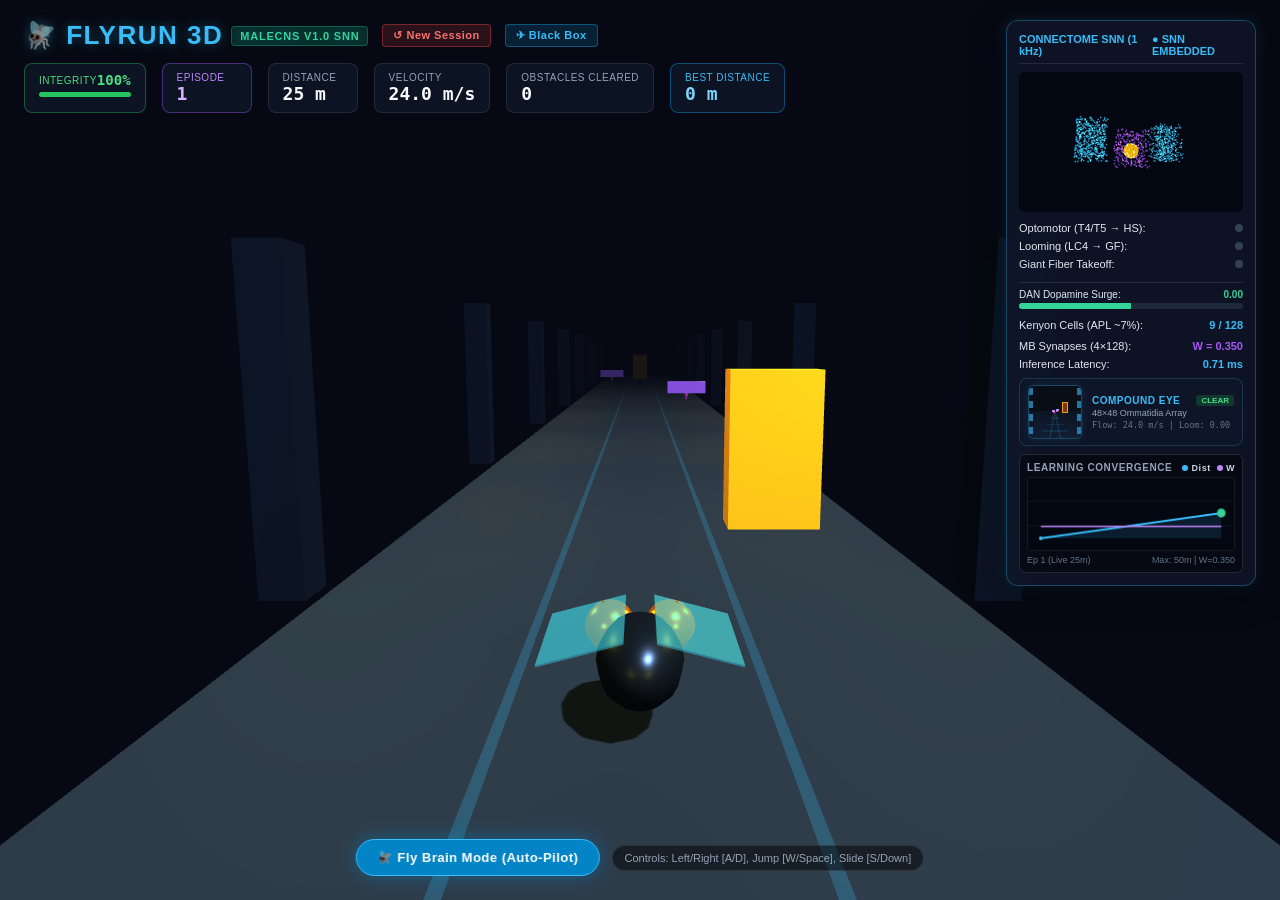
==== projects/FlyRun/sim/web_runner/index.html @ 5f704536 "feat(FlyRun): add Project FlyRun - biological connectome architecture for autonomous navigation" ====
<!DOCTYPE html>
<html lang="en">
<head>
  <meta charset="UTF-8">
  <meta name="viewport" content="width=device-width, initial-scale=1.0">
  <title>FlyRun 3D — Drosophila Connectome Temple Runner</title>
  <link rel="stylesheet" href="style.css">
  <!-- Local Three.js (No external CDN dependency) -->
  <script src="three.min.js"></script>
</head>
<body>
  <!-- 3D WebGL Canvas Container -->
  <div id="canvas-container"></div>
  <div id="damage-overlay" style="position: absolute; top: 0; left: 0; width: 100%; height: 100%; pointer-events: none; z-index: 15; background: rgba(239, 68, 68, 0); transition: background 0.08s ease;"></div>

  <!-- Top Left: Stats & Status -->
  <div class="hud-top">
    <div class="game-title">
      <span>🪰 FLYRUN 3D</span>
      <span class="badge badge-bio">MaleCNS v1.0 SNN</span>
      <button id="btn-new-session" class="session-btn" title="Reset all learned weights and start a fresh session">
        ↺ New Session
      </button>
      <button id="btn-blackbox" class="session-btn" style="background: rgba(14, 165, 233, 0.15); border-color: rgba(14, 165, 233, 0.4); color: #38bdf8;" title="Inspect flight decision-making trajectory leading to damage/crashes">
        ✈ Black Box
      </button>
    </div>
    <div class="stats-panel">
      <div class="stat-card" style="border-color: rgba(34, 197, 94, 0.4); min-width: 105px;">
        <div style="display: flex; justify-content: space-between; align-items: center;">
          <div class="stat-label" style="color: #4ade80;">Integrity</div>
          <div id="stat-health" class="stat-value" style="color: #4ade80; font-size: 14px;">100%</div>
        </div>
        <div style="width: 100%; height: 5px; background: #1e293b; border-radius: 3px; overflow: hidden; margin-top: 4px;">
          <div id="health-bar" style="width: 100%; height: 100%; background: #22c55e; transition: width 0.15s ease, background 0.2s ease;"></div>
        </div>
      </div>
      <div class="stat-card" style="border-color: rgba(168, 85, 247, 0.4);">
        <div class="stat-label" style="color: #c084fc;">Episode</div>
        <div id="stat-episode" class="stat-value" style="color: #d8b4fe;">1</div>
      </div>
      <div class="stat-card">
        <div class="stat-label">Distance</div>
        <div id="stat-dist" class="stat-value">0 m</div>
      </div>
      <div class="stat-card">
        <div style="display: flex; justify-content: space-between; align-items: center;">
          <div class="stat-label">Velocity</div>
          <span id="brake-badge" style="font-size: 9px; color: #f59e0b; display: none; font-weight: bold; margin-left: 4px;">BRAKE</span>
        </div>
        <div id="stat-speed" class="stat-value">24.0 m/s</div>
      </div>
      <div class="stat-card">
        <div class="stat-label">Obstacles Cleared</div>
        <div id="stat-cleared" class="stat-value">0</div>
      </div>
      <div class="stat-card" style="border-color: rgba(14, 165, 233, 0.4);">
        <div class="stat-label" style="color: #38bdf8;">Best Distance</div>
        <div id="stat-best" class="stat-value" style="color: #7dd3fc;">0 m</div>
      </div>
    </div>
  </div>

  <!-- Top Right: Biological Connectome HUD -->
  <div class="hud-brain">
    <div class="brain-header">
      <span>CONNECTOME SNN (1 kHz)</span>
      <span id="bridge-status" style="color: #10b981;">● ONLINE</span>
    </div>
    
    <!-- 3D Rotating Drosophila Brain Point Cloud -->
    <canvas id="brain-canvas"></canvas>

    <!-- Circuit Indicators -->
    <div class="neural-activity">
      <div class="circuit-indicator">
        <span>Optomotor (T4/T5 &rarr; HS):</span>
        <span id="ind-opto" class="indicator-dot"></span>
      </div>
      <div class="circuit-indicator">
        <span>Looming (LC4 &rarr; GF):</span>
        <span id="ind-lc4" class="indicator-dot"></span>
      </div>
      <div class="circuit-indicator">
        <span>Giant Fiber Takeoff:</span>
        <span id="ind-gf" class="indicator-dot"></span>
      </div>

      <!-- Dopamine 3-Factor STDP Learning Section -->
      <div style="margin-top: 6px; padding-top: 6px; border-top: 1px solid rgba(255,255,255,0.1);">
        <div style="display: flex; justify-content: space-between; font-size: 10px; margin-bottom: 3px;">
          <span>DAN Dopamine Surge:</span>
          <span id="dopamine-val" style="color: #34d399; font-weight: bold;">0.00</span>
        </div>
        <div style="width: 100%; height: 6px; background: #1e293b; border-radius: 3px; overflow: hidden; position: relative;">
          <div id="dopamine-bar" style="width: 50%; height: 100%; background: #34d399; transition: width 0.15s ease, background 0.15s ease;"></div>
        </div>
      </div>

      <div class="circuit-indicator" style="margin-top: 4px;">
        <span>Kenyon Cells (APL ~7%):</span>
        <span id="stat-kc-sparse" style="color: #38bdf8; font-weight: bold;">9 / 128</span>
      </div>

      <div class="circuit-indicator" style="margin-top: 3px;">
        <span>MB Synapses (4&times;128):</span>
        <span id="stat-stdp-weight" style="color: #a855f7; font-weight: bold;">W = 0.350</span>
      </div>

      <div class="circuit-indicator">
        <span>Inference Latency:</span>
        <span id="stat-latency" style="color: #38bdf8; font-weight: bold;">0.71 ms</span>
      </div>
    </div>

    <!-- Compound Eye 48x48 Retina Inset -->
    <div class="eye-inset">
      <canvas id="eye-canvas" width="48" height="48"></canvas>
      <div style="flex: 1; min-width: 0;">
        <div style="display: flex; justify-content: space-between; align-items: center;">
          <span style="font-size: 10px; font-weight: 700; color: #38bdf8; letter-spacing: 0.5px;">COMPOUND EYE</span>
          <span id="eye-looming-badge" style="font-size: 8px; font-weight: 700; padding: 1px 5px; border-radius: 3px; background: rgba(34, 197, 94, 0.2); color: #4ade80;">CLEAR</span>
        </div>
        <div style="font-size: 9px; color: #94a3b8; margin-top: 2px;">48&times;48 Ommatidia Array</div>
        <div id="eye-status" style="font-size: 8.5px; color: #64748b; font-family: monospace; margin-top: 2px;">Flow: 24.0 m/s | Loom: 0.00</div>
      </div>
    </div>

    <!-- Live Training Convergence Telemetry Graph -->
    <div class="telemetry-panel">
      <div class="telemetry-header">
        <span>LEARNING CONVERGENCE</span>
        <div class="telemetry-legend">
          <span class="legend-dot" style="background: #38bdf8;"></span>Dist
          <span class="legend-dot" style="background: #c084fc; margin-left: 6px;"></span>W
        </div>
      </div>
      <canvas id="telemetry-canvas" width="226" height="74"></canvas>
      <div class="telemetry-footer">
        <span id="telemetry-ep-range">Episode 1</span>
        <span id="telemetry-avg-dist">Avg: 0 m</span>
      </div>
    </div>
  </div>

  <!-- Bottom Mode Controls -->
  <div class="hud-bottom">
    <button id="btn-mode" class="mode-btn active">
      <span>🪰 Fly Brain Mode (Auto-Pilot)</span>
    </button>
    <div class="status-tag">Controls: Left/Right [A/D], Jump [W/Space], Slide [S/Down]</div>
  </div>

  <!-- Game Over Screen -->
  <div id="game-over-modal">
    <h2>OBSTACLE COLLISION</h2>
    <p id="game-over-score" style="color: #94a3b8; font-size: 18px;">Distance: 0 m</p>
    <div id="countdown-msg" style="color: #38bdf8; font-size: 16px; margin: 4px 0 12px; font-weight: 600;">
      Next Training Episode in <span id="countdown-num" style="color: #facc15; font-size: 26px; font-weight: 800;">3</span>s...
    </div>
    <!-- Detailed Failure Diagnostic & Obstacle Breakdown -->
    <div id="game-over-diagnosis" style="background: rgba(15, 23, 42, 0.90); border: 1px solid rgba(239, 68, 68, 0.4); border-radius: 8px; padding: 10px 18px; max-width: 480px; text-align: center; font-size: 12px; color: #cbd5e1; display: flex; flex-direction: column; gap: 5px; box-shadow: 0 4px 16px rgba(0,0,0,0.5);">
      <div id="crash-cause-title" style="color: #f87171; font-weight: 700; font-size: 14px;">Collision: HURDLE</div>
      <div id="crash-cause-detail" style="color: #94a3b8; font-family: monospace; font-size: 11px;">Cause: Analyzing event...</div>
      <div id="crash-stats-bar" style="margin-top: 4px; padding-top: 6px; border-top: 1px solid rgba(255,255,255,0.1); font-size: 11px; color: #38bdf8;">
        Failure History: 💥 Hurdle 0% | 🏹 Arch 0% | 🗿 Monolith 0%
      </div>
    </div>
    <button id="btn-restart" class="restart-btn" style="margin-top: 8px;">RESPAWN NOW</button>
  </div>

  <!-- Black Box Telemetry Inspector Modal -->
  <div id="blackbox-modal" style="display: none; position: absolute; top: 0; left: 0; width: 100%; height: 100%; background: rgba(3, 7, 18, 0.88); backdrop-filter: blur(8px); z-index: 50; align-items: center; justify-content: center;">
    <div style="background: #0f172a; border: 1px solid rgba(56, 189, 248, 0.4); border-radius: 12px; padding: 20px 24px; width: 840px; max-width: 94vw; max-height: 85vh; display: flex; flex-direction: column; gap: 12px; box-shadow: 0 10px 30px rgba(0,0,0,0.8); color: #e2e8f0;">
      <div style="display: flex; justify-content: space-between; align-items: center; border-bottom: 1px solid rgba(255,255,255,0.1); padding-bottom: 10px;">
        <div style="font-size: 16px; font-weight: 700; color: #38bdf8; display: flex; align-items: center; gap: 8px;">
          <span>✈ FLIGHT DATA RECORDER (BLACK BOX)</span>
          <span id="bb-status-badge" style="font-size: 11px; padding: 2px 8px; border-radius: 4px; background: #334155; color: #94a3b8;">BUFFER ACTIVE (10 Hz)</span>
        </div>
        <button id="btn-close-blackbox" style="background: transparent; border: none; color: #94a3b8; font-size: 24px; cursor: pointer; line-height: 1;">&times;</button>
      </div>
      <div id="bb-summary" style="font-size: 13px; color: #cbd5e1; line-height: 1.4; background: rgba(255,255,255,0.03); padding: 8px 12px; border-radius: 6px;">
        Continuously recording 5-second circular trajectory of sensory KC inputs, MBON valences, speed, and actions leading to collision incidents.
      </div>
      <div style="overflow-y: auto; max-height: 380px; border: 1px solid rgba(255,255,255,0.08); border-radius: 6px; background: #030712;">
        <table id="bb-table" style="width: 100%; border-collapse: collapse; font-family: monospace; font-size: 11px; text-align: left;">
          <thead style="background: #1e293b; color: #94a3b8; position: sticky; top: 0;">
            <tr>
              <th style="padding: 6px 10px;">T-Offset</th>
              <th style="padding: 6px 10px;">Dist</th>
              <th style="padding: 6px 10px;">Speed</th>
              <th style="padding: 6px 10px;">Lane</th>
              <th style="padding: 6px 10px;">Action</th>
              <th style="padding: 6px 10px;">Valences (L/S/R)</th>
              <th style="padding: 6px 10px;">KC Sensors</th>
              <th style="padding: 6px 10px;">Obstacle Ahead</th>
            </tr>
          </thead>
          <tbody id="bb-tbody">
            <tr><td colspan="8" style="padding: 16px; text-align: center; color: #64748b;">Flight buffer active. Incidents or manual snapshots will populate here.</td></tr>
          </tbody>
        </table>
      </div>
      <div style="display: flex; justify-content: space-between; align-items: center; padding-top: 4px;">
        <span style="font-size: 11px; color: #64748b;">File log: <code>data/flight_incidents.jsonl</code></span>
        <button id="btn-snapshot-bb" class="session-btn" style="background: rgba(56, 189, 248, 0.15); border-color: rgba(56, 189, 248, 0.4); color: #38bdf8;">Capture Current 5s Buffer</button>
      </div>
    </div>
  </div>

  <script src="game.js"></script>
</body>
</html>
---- projects/FlyRun/sim/web_runner/style.css ----
* {
  box-sizing: border-box;
  margin: 0;
  padding: 0;
  user-select: none;
}

body {
  background-color: #07090e;
  color: #e2e8f0;
  font-family: 'JetBrains Mono', -apple-system, BlinkMacSystemFont, 'Segoe UI', Roboto, sans-serif;
  overflow: hidden;
  height: 100vh;
  width: 100vw;
}

#canvas-container {
  width: 100%;
  height: 100%;
  position: absolute;
  top: 0;
  left: 0;
  z-index: 1;
}

/* Header & Stats Banner */
.hud-top {
  position: absolute;
  top: 20px;
  left: 24px;
  z-index: 30;
  display: flex;
  flex-direction: column;
  gap: 8px;
}

.game-title {
  font-size: 26px;
  font-weight: 800;
  letter-spacing: 1.5px;
  color: #38bdf8;
  text-shadow: 0 0 12px rgba(56, 189, 248, 0.4);
  display: flex;
  align-items: center;
  gap: 8px;
}

.badge {
  font-size: 11px;
  font-weight: 600;
  padding: 3px 8px;
  border-radius: 4px;
  text-transform: uppercase;
  letter-spacing: 0.8px;
}

.badge-bio {
  background: rgba(16, 185, 129, 0.2);
  color: #34d399;
  border: 1px solid rgba(16, 185, 129, 0.4);
}

.stats-panel {
  display: flex;
  gap: 16px;
  margin-top: 4px;
}

.stat-card {
  background: rgba(15, 23, 42, 0.75);
  backdrop-filter: blur(10px);
  border: 1px solid rgba(255, 255, 255, 0.1);
  padding: 8px 14px;
  border-radius: 8px;
  min-width: 90px;
}

.stat-label {
  font-size: 10px;
  color: #94a3b8;
  text-transform: uppercase;
  letter-spacing: 0.5px;
}

.stat-value {
  font-size: 18px;
  font-weight: 700;
  color: #f8fafc;
  font-family: monospace;
}

/* Top Right: Connectome Brain HUD */
.hud-brain {
  position: absolute;
  top: 20px;
  right: 24px;
  z-index: 30;
  width: 250px;
  background: rgba(15, 23, 42, 0.82);
  backdrop-filter: blur(12px);
  border: 1px solid rgba(56, 189, 248, 0.3);
  border-radius: 12px;
  padding: 12px;
  box-shadow: 0 8px 32px rgba(0, 0, 0, 0.5), 0 0 16px rgba(56, 189, 248, 0.15);
}

.brain-header {
  display: flex;
  justify-content: space-between;
  align-items: center;
  font-size: 11px;
  font-weight: 700;
  color: #38bdf8;
  margin-bottom: 8px;
  border-bottom: 1px solid rgba(255, 255, 255, 0.1);
  padding-bottom: 6px;
}

#brain-canvas {
  width: 100%;
  height: 140px;
  background: #030712;
  border-radius: 6px;
  display: block;
}

.neural-activity {
  margin-top: 10px;
  display: flex;
  flex-direction: column;
  gap: 6px;
  font-size: 11px;
}

.circuit-indicator {
  display: flex;
  justify-content: space-between;
  align-items: center;
}

.indicator-dot {
  width: 8px;
  height: 8px;
  border-radius: 50%;
  display: inline-block;
  background: #334155;
  transition: background 0.15s ease, box-shadow 0.15s ease;
}

.indicator-dot.active-gf {
  background: #eab308;
  box-shadow: 0 0 10px #eab308;
}

.indicator-dot.active-optomotor {
  background: #06b6d4;
  box-shadow: 0 0 10px #06b6d4;
}

.indicator-dot.active-lc4 {
  background: #ef4444;
  box-shadow: 0 0 10px #ef4444;
}

/* Compound Eye Inset */
.eye-inset {
  margin-top: 8px;
  display: flex;
  align-items: center;
  gap: 10px;
  background: rgba(15, 23, 42, 0.75);
  border: 1px solid rgba(56, 189, 248, 0.2);
  padding: 6px 8px;
  border-radius: 8px;
}

#eye-canvas {
  width: 54px;
  height: 54px;
  border-radius: 6px;
  border: 1px solid rgba(56, 189, 248, 0.35);
  box-shadow: 0 0 10px rgba(56, 189, 248, 0.12), inset 0 0 6px rgba(0, 0, 0, 0.8);
  image-rendering: pixelated;
  image-rendering: crisp-edges;
  background: #090d16;
  flex-shrink: 0;
}

/* Bottom Controls */
.hud-bottom {
  position: absolute;
  bottom: 24px;
  left: 50%;
  transform: translateX(-50%);
  z-index: 10;
  display: flex;
  gap: 12px;
  align-items: center;
}

.mode-btn {
  background: rgba(15, 23, 42, 0.85);
  border: 1px solid rgba(56, 189, 248, 0.5);
  color: #38bdf8;
  padding: 10px 20px;
  border-radius: 30px;
  font-size: 13px;
  font-weight: 700;
  cursor: pointer;
  letter-spacing: 0.5px;
  transition: all 0.2s ease;
  backdrop-filter: blur(8px);
  display: flex;
  align-items: center;
  gap: 8px;
}

.mode-btn:hover {
  background: rgba(56, 189, 248, 0.2);
  border-color: #38bdf8;
  transform: scale(1.03);
}

.mode-btn.active {
  background: #0284c7;
  color: #ffffff;
  border-color: #38bdf8;
  box-shadow: 0 0 20px rgba(2, 132, 199, 0.5);
}

.status-tag {
  font-size: 11px;
  color: #94a3b8;
  background: rgba(0, 0, 0, 0.5);
  padding: 6px 12px;
  border-radius: 20px;
  border: 1px solid rgba(255, 255, 255, 0.1);
}

/* Game Over Overlay */
#game-over-modal {
  position: absolute;
  top: 0;
  left: 0;
  width: 100%;
  height: 100%;
  background: rgba(0, 0, 0, 0.55);
  backdrop-filter: blur(4px);
  z-index: 20;
  display: none;
  flex-direction: column;
  justify-content: center;
  align-items: center;
  gap: 16px;
}

#game-over-modal h2 {
  font-size: 38px;
  color: #ef4444;
  text-shadow: 0 0 20px rgba(239, 68, 68, 0.6);
}

.restart-btn {
  background: #38bdf8;
  color: #030712;
  border: none;
  padding: 12px 32px;
  font-size: 16px;
  font-weight: 800;
  border-radius: 8px;
  cursor: pointer;
  letter-spacing: 1px;
  transition: transform 0.15s ease;
}

.restart-btn:hover {
  transform: scale(1.05);
}

/* New Session Button */
.session-btn {
  background: rgba(239, 68, 68, 0.15);
  color: #f87171;
  border: 1px solid rgba(239, 68, 68, 0.4);
  padding: 4px 10px;
  border-radius: 4px;
  font-size: 11px;
  font-weight: 700;
  cursor: pointer;
  letter-spacing: 0.5px;
  transition: all 0.2s ease;
  margin-left: 6px;
}

.session-btn:hover {
  background: rgba(239, 68, 68, 0.35);
  color: #ffffff;
  border-color: #ef4444;
  transform: scale(1.04);
}

/* Training Telemetry Panel */
.telemetry-panel {
  margin-top: 8px;
  background: rgba(0, 0, 0, 0.45);
  padding: 7px;
  border-radius: 6px;
  border: 1px solid rgba(255, 255, 255, 0.12);
}

.telemetry-header {
  display: flex;
  justify-content: space-between;
  align-items: center;
  font-size: 10px;
  color: #94a3b8;
  font-weight: 700;
  letter-spacing: 0.6px;
  margin-bottom: 4px;
}

.telemetry-legend {
  display: flex;
  align-items: center;
  font-size: 9px;
  color: #cbd5e1;
}

.legend-dot {
  width: 6px;
  height: 6px;
  border-radius: 50%;
  display: inline-block;
  margin-right: 3px;
}

#telemetry-canvas {
  width: 100%;
  height: 74px;
  background: #030712;
  border-radius: 4px;
  border: 1px solid rgba(255, 255, 255, 0.08);
  display: block;
}

.telemetry-footer {
  display: flex;
  justify-content: space-between;
  font-size: 9px;
  color: #64748b;
  margin-top: 4px;
}
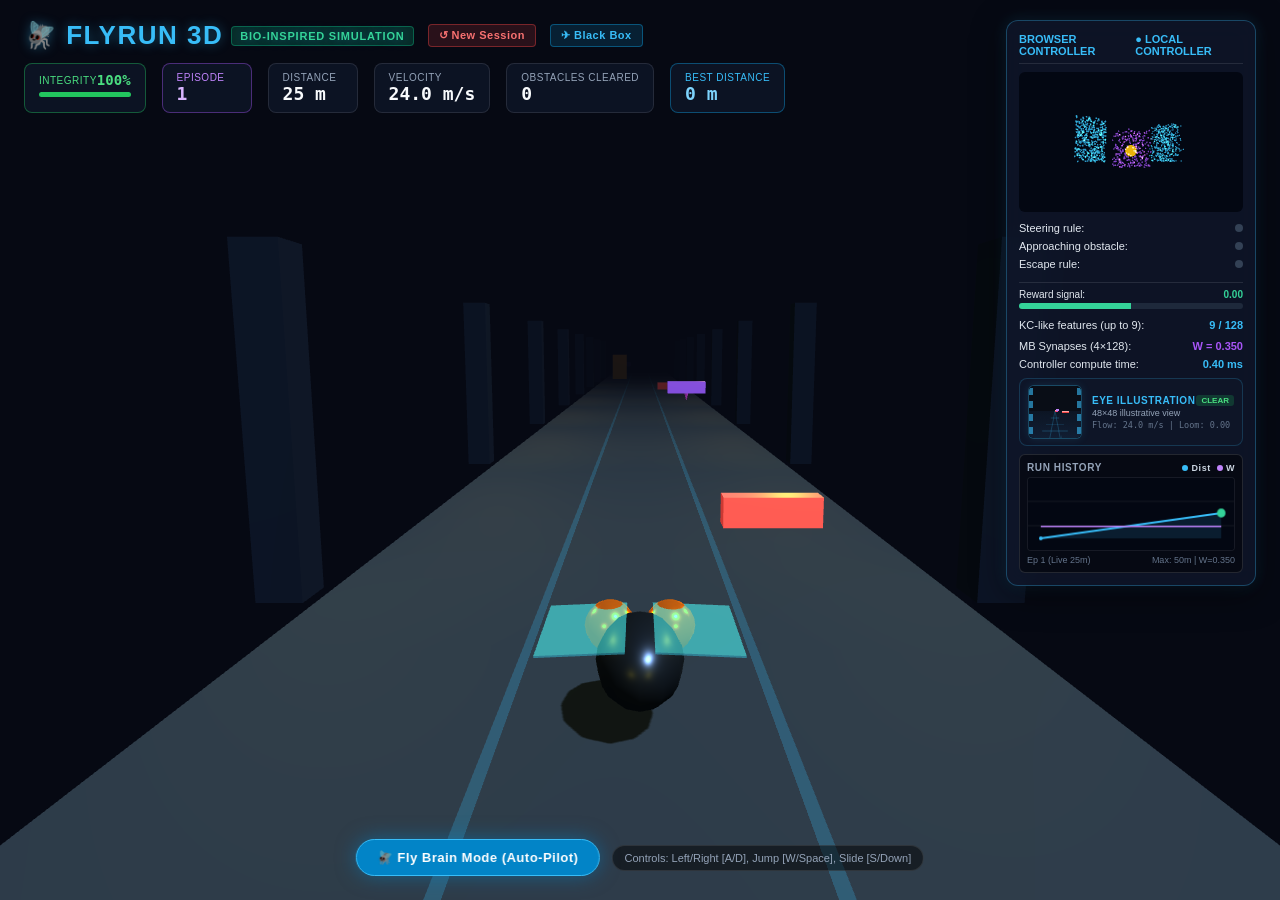
==== commit f0f463ad: "Fix FlyRun controller regressions and qualify model claims" ====
--- a/projects/FlyRun/sim/web_runner/index.html
+++ b/projects/FlyRun/sim/web_runner/index.html
@@ -3,7 +3,7 @@
 <head>
   <meta charset="UTF-8">
   <meta name="viewport" content="width=device-width, initial-scale=1.0">
-  <title>FlyRun 3D — Drosophila Connectome Temple Runner</title>
+  <title>FlyRun 3D — Drosophila-inspired Temple Runner</title>
   <link rel="stylesheet" href="style.css">
   <!-- Local Three.js (No external CDN dependency) -->
   <script src="three.min.js"></script>
@@ -17,7 +17,7 @@
   <div class="hud-top">
     <div class="game-title">
       <span>🪰 FLYRUN 3D</span>
-      <span class="badge badge-bio">MaleCNS v1.0 SNN</span>
+      <span class="badge badge-bio">Bio-inspired simulation</span>
       <button id="btn-new-session" class="session-btn" title="Reset all learned weights and start a fresh session">
         ↺ New Session
       </button>
@@ -61,11 +61,11 @@
     </div>
   </div>
 
-  <!-- Top Right: Biological Connectome HUD -->
+  <!-- Top Right: Illustrative controller HUD -->
   <div class="hud-brain">
     <div class="brain-header">
-      <span>CONNECTOME SNN (1 kHz)</span>
-      <span id="bridge-status" style="color: #10b981;">● ONLINE</span>
+      <span>BROWSER CONTROLLER</span>
+      <span id="bridge-status" style="color: #10b981;">● LOCAL CONTROLLER</span>
     </div>
     
     <!-- 3D Rotating Drosophila Brain Point Cloud -->
@@ -74,22 +74,22 @@
     <!-- Circuit Indicators -->
     <div class="neural-activity">
       <div class="circuit-indicator">
-        <span>Optomotor (T4/T5 &rarr; HS):</span>
+        <span>Steering rule:</span>
         <span id="ind-opto" class="indicator-dot"></span>
       </div>
       <div class="circuit-indicator">
-        <span>Looming (LC4 &rarr; GF):</span>
+        <span>Approaching obstacle:</span>
         <span id="ind-lc4" class="indicator-dot"></span>
       </div>
       <div class="circuit-indicator">
-        <span>Giant Fiber Takeoff:</span>
+        <span>Escape rule:</span>
         <span id="ind-gf" class="indicator-dot"></span>
       </div>
 
-      <!-- Dopamine 3-Factor STDP Learning Section -->
+      <!-- Reward-modulated associative learning -->
       <div style="margin-top: 6px; padding-top: 6px; border-top: 1px solid rgba(255,255,255,0.1);">
         <div style="display: flex; justify-content: space-between; font-size: 10px; margin-bottom: 3px;">
-          <span>DAN Dopamine Surge:</span>
+          <span>Reward signal:</span>
           <span id="dopamine-val" style="color: #34d399; font-weight: bold;">0.00</span>
         </div>
         <div style="width: 100%; height: 6px; background: #1e293b; border-radius: 3px; overflow: hidden; position: relative;">
@@ -98,8 +98,8 @@
       </div>
 
       <div class="circuit-indicator" style="margin-top: 4px;">
-        <span>Kenyon Cells (APL ~7%):</span>
-        <span id="stat-kc-sparse" style="color: #38bdf8; font-weight: bold;">9 / 128</span>
+        <span>KC-like features (up to 9):</span>
+        <span id="stat-kc-sparse" style="color: #38bdf8; font-weight: bold;">0 / 128</span>
       </div>
 
       <div class="circuit-indicator" style="margin-top: 3px;">
@@ -108,8 +108,8 @@
       </div>
 
       <div class="circuit-indicator">
-        <span>Inference Latency:</span>
-        <span id="stat-latency" style="color: #38bdf8; font-weight: bold;">0.71 ms</span>
+        <span>Controller compute time:</span>
+        <span id="stat-latency" style="color: #38bdf8; font-weight: bold;">—</span>
       </div>
     </div>
 
@@ -118,18 +118,18 @@
       <canvas id="eye-canvas" width="48" height="48"></canvas>
       <div style="flex: 1; min-width: 0;">
         <div style="display: flex; justify-content: space-between; align-items: center;">
-          <span style="font-size: 10px; font-weight: 700; color: #38bdf8; letter-spacing: 0.5px;">COMPOUND EYE</span>
+          <span style="font-size: 10px; font-weight: 700; color: #38bdf8; letter-spacing: 0.5px;">EYE ILLUSTRATION</span>
           <span id="eye-looming-badge" style="font-size: 8px; font-weight: 700; padding: 1px 5px; border-radius: 3px; background: rgba(34, 197, 94, 0.2); color: #4ade80;">CLEAR</span>
         </div>
-        <div style="font-size: 9px; color: #94a3b8; margin-top: 2px;">48&times;48 Ommatidia Array</div>
+        <div style="font-size: 9px; color: #94a3b8; margin-top: 2px;">48&times;48 illustrative view</div>
         <div id="eye-status" style="font-size: 8.5px; color: #64748b; font-family: monospace; margin-top: 2px;">Flow: 24.0 m/s | Loom: 0.00</div>
       </div>
     </div>
 
-    <!-- Live Training Convergence Telemetry Graph -->
+    <!-- Run history telemetry graph -->
     <div class="telemetry-panel">
       <div class="telemetry-header">
-        <span>LEARNING CONVERGENCE</span>
+        <span>RUN HISTORY</span>
         <div class="telemetry-legend">
           <span class="legend-dot" style="background: #38bdf8;"></span>Dist
           <span class="legend-dot" style="background: #c084fc; margin-left: 6px;"></span>W
@@ -180,7 +180,7 @@
         <button id="btn-close-blackbox" style="background: transparent; border: none; color: #94a3b8; font-size: 24px; cursor: pointer; line-height: 1;">&times;</button>
       </div>
       <div id="bb-summary" style="font-size: 13px; color: #cbd5e1; line-height: 1.4; background: rgba(255,255,255,0.03); padding: 8px 12px; border-radius: 6px;">
-        Continuously recording 5-second circular trajectory of sensory KC inputs, MBON valences, speed, and actions leading to collision incidents.
+        Continuously recording 5-second circular trajectory of sensory inputs, MBON valences, speed, and actions leading to collision incidents.
       </div>
       <div style="overflow-y: auto; max-height: 380px; border: 1px solid rgba(255,255,255,0.08); border-radius: 6px; background: #030712;">
         <table id="bb-table" style="width: 100%; border-collapse: collapse; font-family: monospace; font-size: 11px; text-align: left;">
@@ -192,7 +192,7 @@
               <th style="padding: 6px 10px;">Lane</th>
               <th style="padding: 6px 10px;">Action</th>
               <th style="padding: 6px 10px;">Valences (L/S/R)</th>
-              <th style="padding: 6px 10px;">KC Sensors</th>
+              <th style="padding: 6px 10px;">PN Sensors</th>
               <th style="padding: 6px 10px;">Obstacle Ahead</th>
             </tr>
           </thead>
@@ -208,6 +208,7 @@
     </div>
   </div>
 
+  <script src="controller_utils.js"></script>
   <script src="game.js"></script>
 </body>
 </html>
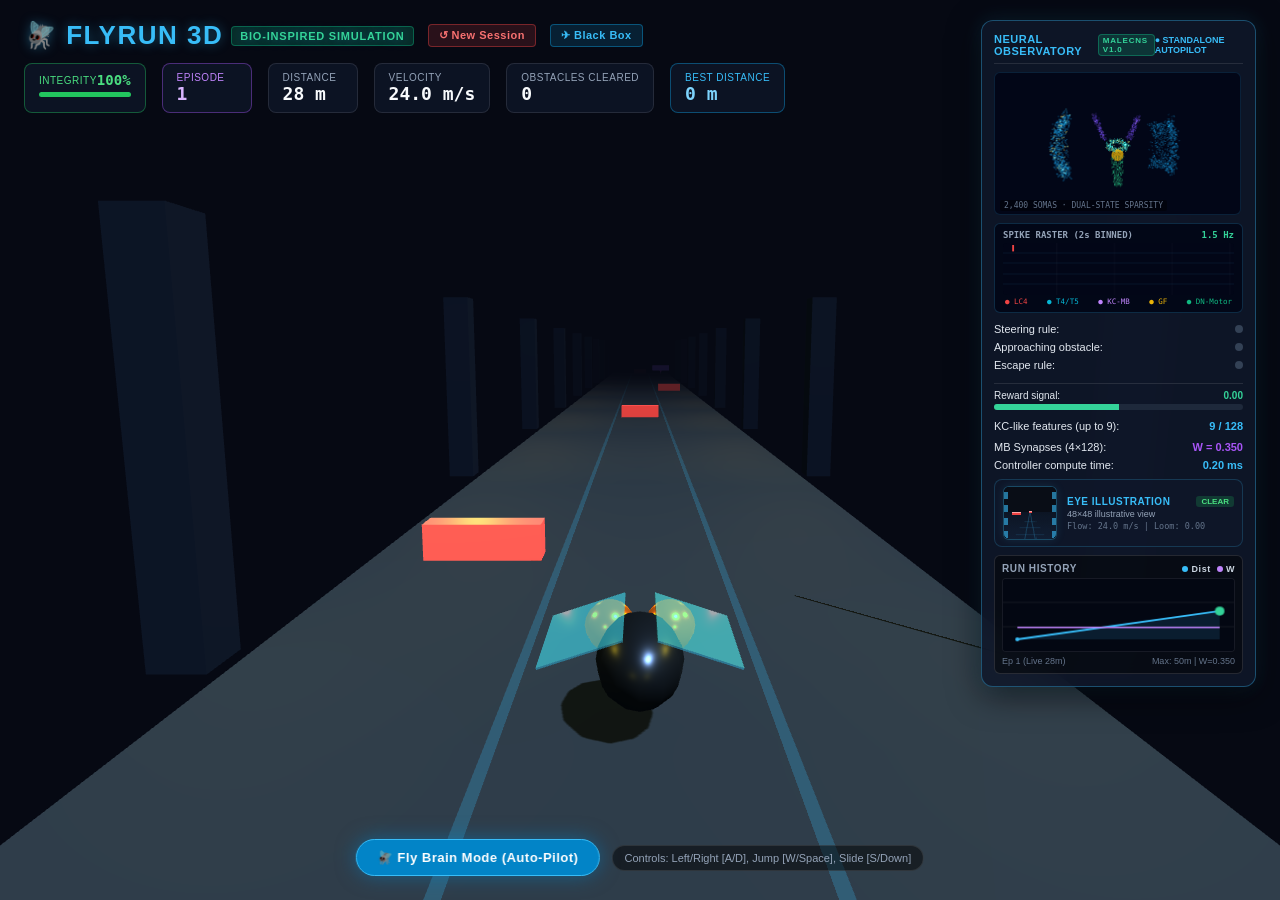
==== commit 97b15dbf: "feat(FlyRun): upgrade to Neural Observatory with 3D MaleCNS morphology and live spike raster" ====
--- a/projects/FlyRun/sim/web_runner/index.html
+++ b/projects/FlyRun/sim/web_runner/index.html
@@ -64,12 +64,36 @@
   <!-- Top Right: Illustrative controller HUD -->
   <div class="hud-brain">
     <div class="brain-header">
-      <span>BROWSER CONTROLLER</span>
-      <span id="bridge-status" style="color: #10b981;">● LOCAL CONTROLLER</span>
+      <div style="display: flex; align-items: center; gap: 5px;">
+        <span style="letter-spacing: 0.5px;">NEURAL OBSERVATORY</span>
+        <span class="badge badge-bio" style="font-size: 8px; padding: 1px 4px; margin-left: 2px;">MaleCNS v1.0</span>
+      </div>
+      <span id="bridge-status" style="color: #38bdf8; font-size: 9px; font-weight: bold;">● LOCAL CONTROLLER</span>
     </div>
     
-    <!-- 3D Rotating Drosophila Brain Point Cloud -->
-    <canvas id="brain-canvas"></canvas>
+    <!-- 3D Rotating Drosophila Brain Point Cloud (Dual-State Sparsity) -->
+    <div style="position: relative;">
+      <canvas id="brain-canvas"></canvas>
+      <div id="brain-sub-label" style="position: absolute; bottom: 4px; left: 6px; font-size: 8px; color: #64748b; font-family: monospace; pointer-events: none; background: rgba(0,0,0,0.4); padding: 1px 4px; border-radius: 2px;">
+        2,400 SOMAS · DUAL-STATE SPARSITY
+      </div>
+    </div>
+
+    <!-- Live Electrophysiology Spike Raster Plot (2s binned) -->
+    <div class="raster-panel">
+      <div style="display: flex; justify-content: space-between; align-items: center; font-size: 9px; font-weight: 700; color: #94a3b8; margin-bottom: 3px; font-family: monospace;">
+        <span>SPIKE RASTER (2s BINNED)</span>
+        <span id="raster-rate-label" style="color: #34d399; font-weight: bold;">0.0 Hz</span>
+      </div>
+      <canvas id="raster-canvas" width="251" height="52" style="width: 100%; height: 52px; display: block; border-radius: 4px; background: #020617;"></canvas>
+      <div style="display: flex; justify-content: space-between; font-size: 7.5px; color: #64748b; font-family: monospace; margin-top: 2px; padding: 0 2px;">
+        <span style="color: #ef4444;">● LC4</span>
+        <span style="color: #06b6d4;">● T4/T5</span>
+        <span style="color: #c084fc;">● KC-MB</span>
+        <span style="color: #eab308;">● GF</span>
+        <span style="color: #10b981;">● DN-Motor</span>
+      </div>
+    </div>
 
     <!-- Circuit Indicators -->
     <div class="neural-activity">
--- a/projects/FlyRun/sim/web_runner/style.css
+++ b/projects/FlyRun/sim/web_runner/style.css
@@ -95,13 +95,24 @@
   top: 20px;
   right: 24px;
   z-index: 30;
-  width: 250px;
-  background: rgba(15, 23, 42, 0.82);
-  backdrop-filter: blur(12px);
-  border: 1px solid rgba(56, 189, 248, 0.3);
+  width: 275px;
+  max-height: calc(100vh - 40px);
+  overflow-y: auto;
+  overflow-x: hidden;
+  background: rgba(15, 23, 42, 0.88);
+  backdrop-filter: blur(14px);
+  border: 1px solid rgba(56, 189, 248, 0.35);
   border-radius: 12px;
   padding: 12px;
-  box-shadow: 0 8px 32px rgba(0, 0, 0, 0.5), 0 0 16px rgba(56, 189, 248, 0.15);
+  box-shadow: 0 8px 32px rgba(0, 0, 0, 0.6), 0 0 20px rgba(56, 189, 248, 0.15);
+}
+
+.hud-brain::-webkit-scrollbar {
+  width: 4px;
+}
+.hud-brain::-webkit-scrollbar-thumb {
+  background: rgba(56, 189, 248, 0.3);
+  border-radius: 2px;
 }
 
 .brain-header {
@@ -118,10 +129,19 @@
 
 #brain-canvas {
   width: 100%;
-  height: 140px;
-  background: #030712;
+  height: 145px;
+  background: #020617;
   border-radius: 6px;
   display: block;
+  border: 1px solid rgba(56, 189, 248, 0.15);
+}
+
+.raster-panel {
+  margin-top: 8px;
+  background: rgba(2, 6, 23, 0.9);
+  border: 1px solid rgba(56, 189, 248, 0.2);
+  border-radius: 6px;
+  padding: 6px 8px;
 }
 
 .neural-activity {
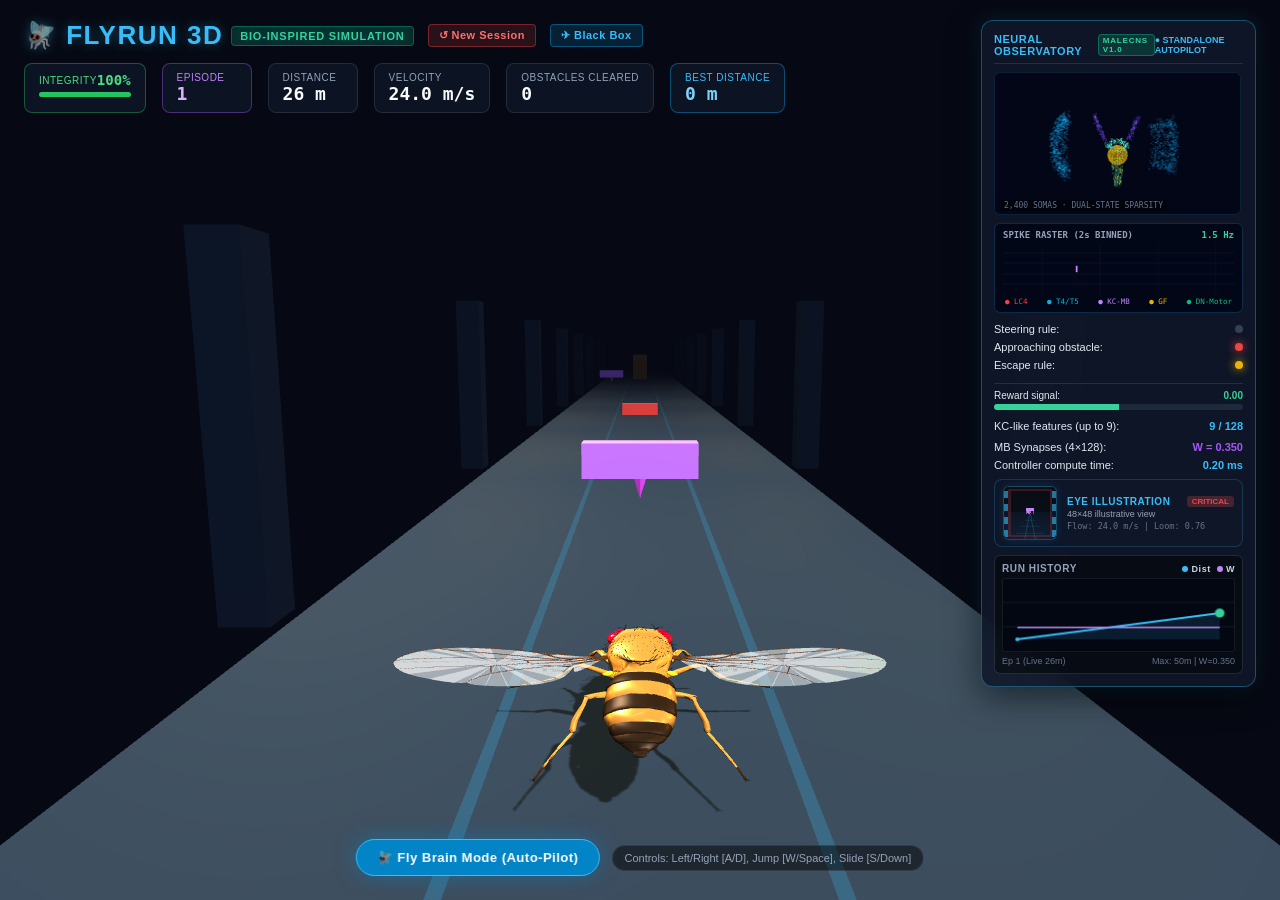
==== commit 5af32872: "feat(graphics): integrate official DeepMind/Janelia flybody 3D fruit fly model - Download, optimize," ====
--- a/projects/FlyRun/sim/web_runner/index.html
+++ b/projects/FlyRun/sim/web_runner/index.html
@@ -232,6 +232,7 @@
     </div>
   </div>
 
+  <script src="flybody_data.js"></script>
   <script src="controller_utils.js"></script>
   <script src="game.js"></script>
 </body>
